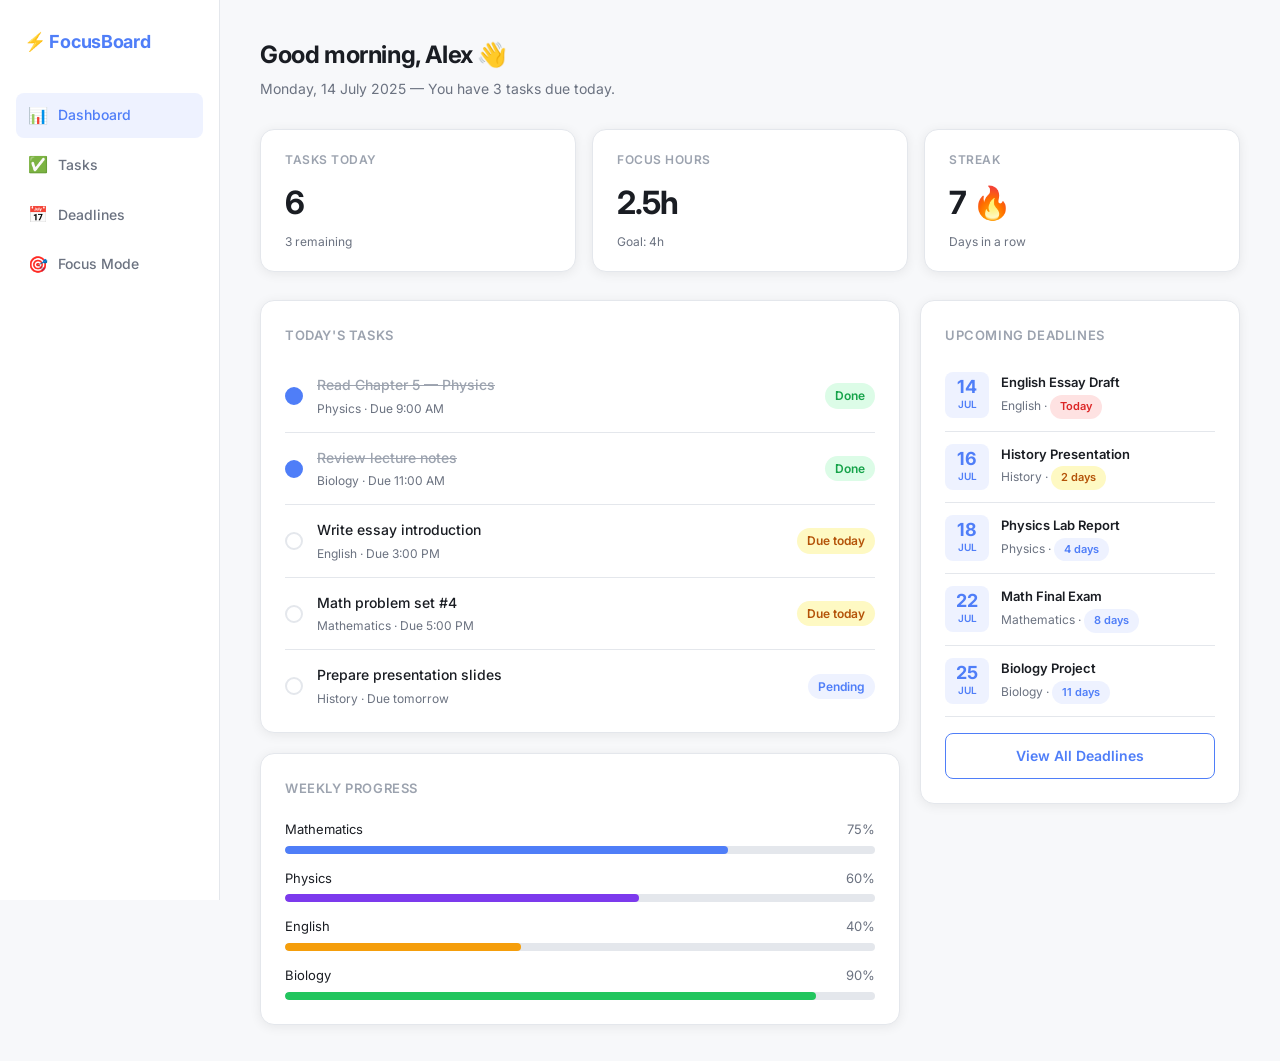
==== dashboard.html @ ac51d874 "upgrade" ====
<!DOCTYPE html>
<html lang="en">
<head>
  <meta charset="UTF-8" />
  <meta name="viewport" content="width=device-width, initial-scale=1.0" />
  <title>FocusBoard — Dashboard</title>
  <link rel="stylesheet" href="style.css" />
  <style>
    .stat-grid { display: grid; grid-template-columns: repeat(3, 1fr); gap: 16px; margin-bottom: 28px; }

    .stat-card { padding: 20px 24px; }
    .stat-label { font-size: 12px; font-weight: 600; color: var(--text-light); text-transform: uppercase; letter-spacing: 0.5px; margin-bottom: 8px; }
    .stat-value { font-size: 32px; font-weight: 700; letter-spacing: -1px; color: var(--text); }
    .stat-sub   { font-size: 12px; color: var(--text-muted); margin-top: 4px; }

    .two-col { display: grid; grid-template-columns: 1fr 320px; gap: 20px; }

    .task-item {
      display: flex;
      align-items: center;
      gap: 14px;
      padding: 14px 0;
      border-bottom: 1px solid var(--border);
    }
    .task-item:last-child { border-bottom: none; padding-bottom: 0; }

    .task-check {
      width: 18px; height: 18px;
      border-radius: 50%;
      border: 2px solid var(--border);
      flex-shrink: 0;
    }
    .task-check.done { background: var(--accent); border-color: var(--accent); }

    .task-info { flex: 1; }
    .task-name { font-size: 14px; font-weight: 500; }
    .task-name.done { color: var(--text-light); text-decoration: line-through; }
    .task-meta { font-size: 12px; color: var(--text-muted); margin-top: 2px; }

    .progress-section { margin-top: 20px; }
    .progress-row { margin-bottom: 14px; }
    .progress-label { display: flex; justify-content: space-between; font-size: 13px; margin-bottom: 6px; }
    .progress-label span:last-child { color: var(--text-muted); }

    .deadline-item {
      display: flex;
      align-items: flex-start;
      gap: 12px;
      padding: 12px 0;
      border-bottom: 1px solid var(--border);
    }
    .deadline-item:last-child { border-bottom: none; }

    .deadline-date {
      background: var(--accent-light);
      color: var(--accent);
      border-radius: var(--radius-sm);
      padding: 6px 10px;
      text-align: center;
      flex-shrink: 0;
      min-width: 44px;
    }
    .deadline-date .day  { font-size: 18px; font-weight: 700; line-height: 1; }
    .deadline-date .mon  { font-size: 10px; font-weight: 600; text-transform: uppercase; }

    .deadline-info .title { font-size: 13px; font-weight: 600; }
    .deadline-info .sub   { font-size: 12px; color: var(--text-muted); margin-top: 2px; }

    @media (max-width: 900px) {
      .two-col { grid-template-columns: 1fr; }
    }
    @media (max-width: 768px) {
      .stat-grid { grid-template-columns: repeat(2, 1fr); }
    }
  </style>
</head>
<body>

<div class="app-layout">

  <!-- SIDEBAR -->
  <aside class="sidebar">
    <div class="logo">⚡ FocusBoard</div>
    <nav>
      <a href="dashboard.html" class="nav-link active">
        <span class="nav-icon">📊</span><span>Dashboard</span>
      </a>
      <a href="tasks.html" class="nav-link">
        <span class="nav-icon">✅</span><span>Tasks</span>
      </a>
      <a href="deadlines.html" class="nav-link">
        <span class="nav-icon">📅</span><span>Deadlines</span>
      </a>
      <a href="focus.html" class="nav-link">
        <span class="nav-icon">🎯</span><span>Focus Mode</span>
      </a>
    </nav>
  </aside>

  <!-- MAIN -->
  <main class="main-content">

    <div class="page-header">
      <h1>Good morning, Alex 👋</h1>
      <p>Monday, 14 July 2025 — You have 3 tasks due today.</p>
    </div>

    <!-- STATS -->
    <div class="stat-grid">
      <div class="card stat-card">
        <div class="stat-label">Tasks Today</div>
        <div class="stat-value">6</div>
        <div class="stat-sub">3 remaining</div>
      </div>
      <div class="card stat-card">
        <div class="stat-label">Focus Hours</div>
        <div class="stat-value">2.5h</div>
        <div class="stat-sub">Goal: 4h</div>
      </div>
      <div class="card stat-card">
        <div class="stat-label">Streak</div>
        <div class="stat-value">7 🔥</div>
        <div class="stat-sub">Days in a row</div>
      </div>
    </div>

    <div class="two-col">

      <!-- LEFT: TASKS + PROGRESS -->
      <div style="display:flex; flex-direction:column; gap:20px;">

        <!-- TODAY'S TASKS -->
        <div class="card">
          <div class="section-title">Today's Tasks</div>
          <div class="task-item">
            <div class="task-check done"></div>
            <div class="task-info">
              <div class="task-name done">Read Chapter 5 — Physics</div>
              <div class="task-meta">Physics · Due 9:00 AM</div>
            </div>
            <span class="badge badge-success">Done</span>
          </div>
          <div class="task-item">
            <div class="task-check done"></div>
            <div class="task-info">
              <div class="task-name done">Review lecture notes</div>
              <div class="task-meta">Biology · Due 11:00 AM</div>
            </div>
            <span class="badge badge-success">Done</span>
          </div>
          <div class="task-item">
            <div class="task-check"></div>
            <div class="task-info">
              <div class="task-name">Write essay introduction</div>
              <div class="task-meta">English · Due 3:00 PM</div>
            </div>
            <span class="badge badge-warning">Due today</span>
          </div>
          <div class="task-item">
            <div class="task-check"></div>
            <div class="task-info">
              <div class="task-name">Math problem set #4</div>
              <div class="task-meta">Mathematics · Due 5:00 PM</div>
            </div>
            <span class="badge badge-warning">Due today</span>
          </div>
          <div class="task-item">
            <div class="task-check"></div>
            <div class="task-info">
              <div class="task-name">Prepare presentation slides</div>
              <div class="task-meta">History · Due tomorrow</div>
            </div>
            <span class="badge badge-blue">Pending</span>
          </div>
        </div>

        <!-- PROGRESS -->
        <div class="card">
          <div class="section-title">Weekly Progress</div>
          <div class="progress-section">
            <div class="progress-row">
              <div class="progress-label"><span>Mathematics</span><span>75%</span></div>
              <div class="progress-wrap"><div class="progress-bar" style="width:75%"></div></div>
            </div>
            <div class="progress-row">
              <div class="progress-label"><span>Physics</span><span>60%</span></div>
              <div class="progress-wrap"><div class="progress-bar" style="width:60%; background:#7c3aed"></div></div>
            </div>
            <div class="progress-row">
              <div class="progress-label"><span>English</span><span>40%</span></div>
              <div class="progress-wrap"><div class="progress-bar" style="width:40%; background:#f59e0b"></div></div>
            </div>
            <div class="progress-row" style="margin-bottom:0">
              <div class="progress-label"><span>Biology</span><span>90%</span></div>
              <div class="progress-wrap"><div class="progress-bar" style="width:90%; background:#22c55e"></div></div>
            </div>
          </div>
        </div>

      </div>

      <!-- RIGHT: DEADLINES -->
      <div class="card" style="align-self:start;">
        <div class="section-title">Upcoming Deadlines</div>
        <div class="deadline-item">
          <div class="deadline-date"><div class="day">14</div><div class="mon">Jul</div></div>
          <div class="deadline-info">
            <div class="title">English Essay Draft</div>
            <div class="sub">English · <span class="badge badge-danger" style="font-size:11px">Today</span></div>
          </div>
        </div>
        <div class="deadline-item">
          <div class="deadline-date"><div class="day">16</div><div class="mon">Jul</div></div>
          <div class="deadline-info">
            <div class="title">History Presentation</div>
            <div class="sub">History · <span class="badge badge-warning" style="font-size:11px">2 days</span></div>
          </div>
        </div>
        <div class="deadline-item">
          <div class="deadline-date"><div class="day">18</div><div class="mon">Jul</div></div>
          <div class="deadline-info">
            <div class="title">Physics Lab Report</div>
            <div class="sub">Physics · <span class="badge badge-blue" style="font-size:11px">4 days</span></div>
          </div>
        </div>
        <div class="deadline-item">
          <div class="deadline-date"><div class="day">22</div><div class="mon">Jul</div></div>
          <div class="deadline-info">
            <div class="title">Math Final Exam</div>
            <div class="sub">Mathematics · <span class="badge badge-blue" style="font-size:11px">8 days</span></div>
          </div>
        </div>
        <div class="deadline-item">
          <div class="deadline-date"><div class="day">25</div><div class="mon">Jul</div></div>
          <div class="deadline-info">
            <div class="title">Biology Project</div>
            <div class="sub">Biology · <span class="badge badge-blue" style="font-size:11px">11 days</span></div>
          </div>
        </div>
        <a href="deadlines.html" class="btn btn-outline" style="width:100%; justify-content:center; margin-top:16px;">View All Deadlines</a>
      </div>

    </div>
  </main>
</div>

</body>
</html>
---- style.css ----
@import url('https://fonts.googleapis.com/css2?family=Inter:wght@300;400;500;600;700&display=swap');

:root {
  --bg: #f7f8fa;
  --surface: #ffffff;
  --border: #e4e7ec;
  --accent: #4f7ef8;
  --accent-light: #eef2ff;
  --accent-dark: #3a63d4;
  --text: #1a1d23;
  --text-muted: #6b7280;
  --text-light: #9ca3af;
  --success: #22c55e;
  --warning: #f59e0b;
  --danger: #ef4444;
  --radius: 14px;
  --radius-sm: 8px;
  --shadow: 0 2px 12px rgba(0,0,0,0.07);
  --shadow-md: 0 4px 24px rgba(0,0,0,0.10);
  --sidebar-w: 220px;
  --transition: 0.2s ease;
}

*, *::before, *::after { box-sizing: border-box; margin: 0; padding: 0; }

body {
  font-family: 'Inter', sans-serif;
  background: var(--bg);
  color: var(--text);
  font-size: 15px;
  line-height: 1.6;
}

a { text-decoration: none; color: inherit; }

/* ── SIDEBAR LAYOUT ── */
.app-layout {
  display: flex;
  min-height: 100vh;
}

.sidebar {
  width: var(--sidebar-w);
  background: var(--surface);
  border-right: 1px solid var(--border);
  display: flex;
  flex-direction: column;
  padding: 28px 16px;
  position: sticky;
  top: 0;
  height: 100vh;
  flex-shrink: 0;
}

.sidebar .logo {
  font-size: 18px;
  font-weight: 700;
  color: var(--accent);
  margin-bottom: 36px;
  padding-left: 8px;
  letter-spacing: -0.3px;
}

.sidebar nav { display: flex; flex-direction: column; gap: 4px; }

.nav-link {
  display: flex;
  align-items: center;
  gap: 10px;
  padding: 10px 12px;
  border-radius: var(--radius-sm);
  color: var(--text-muted);
  font-size: 14px;
  font-weight: 500;
  transition: background var(--transition), color var(--transition);
}

.nav-link:hover, .nav-link.active {
  background: var(--accent-light);
  color: var(--accent);
}

.nav-icon { font-size: 16px; width: 20px; text-align: center; }

.main-content {
  flex: 1;
  padding: 36px 40px;
  overflow-y: auto;
}

/* ── CARDS ── */
.card {
  background: var(--surface);
  border: 1px solid var(--border);
  border-radius: var(--radius);
  padding: 24px;
  box-shadow: var(--shadow);
  transition: box-shadow var(--transition), transform var(--transition);
}

.card:hover { box-shadow: var(--shadow-md); transform: translateY(-2px); }

/* ── BUTTONS ── */
.btn {
  display: inline-flex;
  align-items: center;
  gap: 8px;
  padding: 11px 22px;
  border-radius: var(--radius-sm);
  font-family: inherit;
  font-size: 14px;
  font-weight: 600;
  cursor: pointer;
  border: none;
  transition: background var(--transition), transform var(--transition), box-shadow var(--transition);
}

.btn-primary {
  background: var(--accent);
  color: #fff;
}

.btn-primary:hover {
  background: var(--accent-dark);
  transform: translateY(-1px);
  box-shadow: 0 4px 14px rgba(79,126,248,0.35);
}

.btn-outline {
  background: transparent;
  color: var(--accent);
  border: 1.5px solid var(--accent);
}

.btn-outline:hover { background: var(--accent-light); }

/* ── BADGES ── */
.badge {
  display: inline-block;
  padding: 3px 10px;
  border-radius: 20px;
  font-size: 12px;
  font-weight: 600;
}

.badge-success { background: #dcfce7; color: #16a34a; }
.badge-warning { background: #fef9c3; color: #b45309; }
.badge-danger  { background: #fee2e2; color: #dc2626; }
.badge-blue    { background: var(--accent-light); color: var(--accent); }
.badge-purple  { background: #f3e8ff; color: #7c3aed; }
.badge-pink    { background: #fce7f3; color: #be185d; }

/* ── PROGRESS BAR ── */
.progress-wrap { background: var(--border); border-radius: 99px; height: 8px; overflow: hidden; }
.progress-bar  { height: 100%; border-radius: 99px; background: var(--accent); }

/* ── PAGE HEADER ── */
.page-header { margin-bottom: 28px; }
.page-header h1 { font-size: 24px; font-weight: 700; letter-spacing: -0.4px; }
.page-header p  { color: var(--text-muted); font-size: 14px; margin-top: 4px; }

/* ── GRID HELPERS ── */
.grid-2 { display: grid; grid-template-columns: repeat(2, 1fr); gap: 20px; }
.grid-3 { display: grid; grid-template-columns: repeat(3, 1fr); gap: 20px; }

/* ── SECTION TITLE ── */
.section-title {
  font-size: 13px;
  font-weight: 600;
  text-transform: uppercase;
  letter-spacing: 0.6px;
  color: var(--text-light);
  margin-bottom: 14px;
}

/* ── NAVBAR (mobile / home) ── */
.navbar {
  display: flex;
  align-items: center;
  justify-content: space-between;
  padding: 18px 48px;
  background: var(--surface);
  border-bottom: 1px solid var(--border);
  position: sticky;
  top: 0;
  z-index: 100;
}

.navbar .logo { font-size: 20px; font-weight: 700; color: var(--accent); letter-spacing: -0.4px; }

.navbar nav { display: flex; gap: 28px; }

.navbar nav a {
  font-size: 14px;
  font-weight: 500;
  color: var(--text-muted);
  transition: color var(--transition);
}

.navbar nav a:hover { color: var(--text); }

/* ── RESPONSIVE ── */
@media (max-width: 768px) {
  .sidebar {
    width: 100%;
    height: auto;
    flex-direction: row;
    align-items: center;
    padding: 14px 16px;
    border-right: none;
    border-bottom: 1px solid var(--border);
    position: sticky;
    top: 0;
    z-index: 100;
    overflow-x: auto;
  }

  .sidebar .logo { margin-bottom: 0; margin-right: 20px; white-space: nowrap; }
  .sidebar nav { flex-direction: row; gap: 4px; }
  .nav-link span:not(.nav-icon) { display: none; }

  .app-layout { flex-direction: column; }
  .main-content { padding: 24px 18px; }

  .grid-2, .grid-3 { grid-template-columns: 1fr; }

  .navbar { padding: 16px 20px; }
  .navbar nav { gap: 16px; }
}
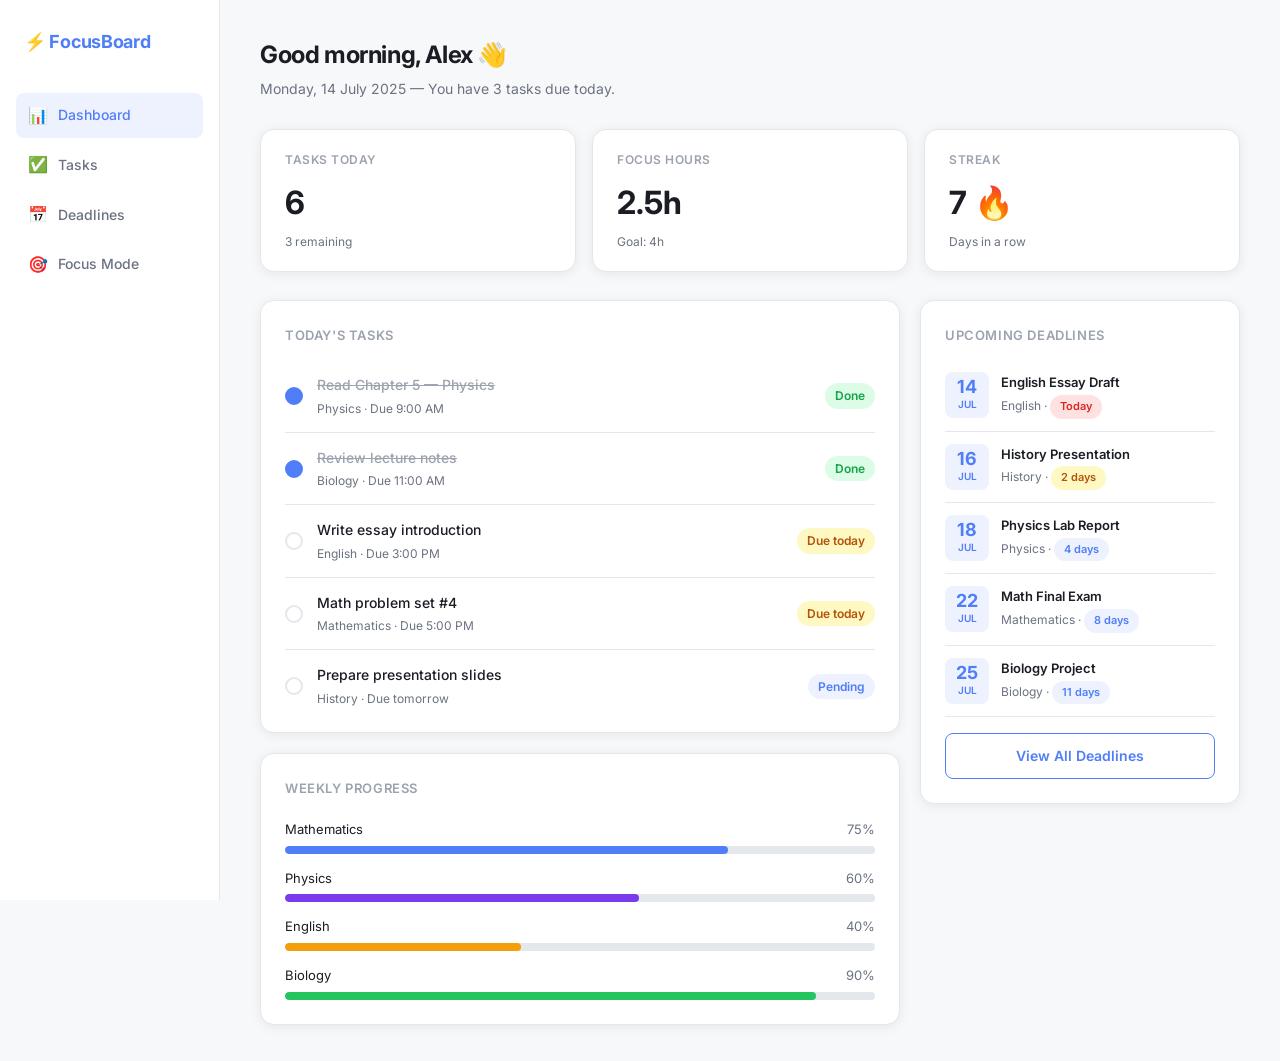
==== commit b7e24f02: "ui update README.md" ====
--- a/dashboard.html
+++ b/dashboard.html
@@ -1,4 +1,10 @@
 <!DOCTYPE html>
+<!--
+  FocusBoard - Dashboard Page
+  Author: Mittal
+  This is the main app page.
+  It shows today's tasks, progress bars, and upcoming deadlines.
+-->
 <html lang="en">
 <head>
   <meta charset="UTF-8" />
@@ -6,15 +12,29 @@
   <title>FocusBoard — Dashboard</title>
   <link rel="stylesheet" href="style.css" />
   <style>
-    .stat-grid { display: grid; grid-template-columns: repeat(3, 1fr); gap: 16px; margin-bottom: 28px; }
-
-    .stat-card { padding: 20px 24px; }
+
+    /* 3 stat cards in a row at the top */
+    .stat-grid {
+      display: grid;
+      grid-template-columns: repeat(3, 1fr);
+      gap: 16px;
+      margin-bottom: 28px;
+    }
+
+    /* Styles for each stat card */
+    .stat-card  { padding: 20px 24px; }
     .stat-label { font-size: 12px; font-weight: 600; color: var(--text-light); text-transform: uppercase; letter-spacing: 0.5px; margin-bottom: 8px; }
-    .stat-value { font-size: 32px; font-weight: 700; letter-spacing: -1px; color: var(--text); }
+    .stat-value { font-size: 32px; font-weight: 700; color: var(--text); }
     .stat-sub   { font-size: 12px; color: var(--text-muted); margin-top: 4px; }
 
-    .two-col { display: grid; grid-template-columns: 1fr 320px; gap: 20px; }
-
+    /* Two columns: left for tasks/progress, right for deadlines */
+    .two-col {
+      display: grid;
+      grid-template-columns: 1fr 320px;
+      gap: 20px;
+    }
+
+    /* One task row inside the tasks card */
     .task-item {
       display: flex;
       align-items: center;
@@ -22,26 +42,56 @@
       padding: 14px 0;
       border-bottom: 1px solid var(--border);
     }
-    .task-item:last-child { border-bottom: none; padding-bottom: 0; }
-
+
+    /* Remove border from the last task row */
+    .task-item:last-child {
+      border-bottom: none;
+      padding-bottom: 0;
+    }
+
+    /* Round checkbox circle on the left of each task */
     .task-check {
-      width: 18px; height: 18px;
+      width: 18px;
+      height: 18px;
       border-radius: 50%;
       border: 2px solid var(--border);
       flex-shrink: 0;
     }
-    .task-check.done { background: var(--accent); border-color: var(--accent); }
+
+    /* Blue filled circle = task is done */
+    .task-check.done {
+      background: var(--accent);
+      border-color: var(--accent);
+    }
 
     .task-info { flex: 1; }
     .task-name { font-size: 14px; font-weight: 500; }
-    .task-name.done { color: var(--text-light); text-decoration: line-through; }
+
+    /* Strikethrough + grey text for completed tasks */
+    .task-name.done {
+      color: var(--text-light);
+      text-decoration: line-through;
+    }
+
     .task-meta { font-size: 12px; color: var(--text-muted); margin-top: 2px; }
 
+    /* Container for all the progress bars */
     .progress-section { margin-top: 20px; }
+
+    /* One subject row with label and bar */
     .progress-row { margin-bottom: 14px; }
-    .progress-label { display: flex; justify-content: space-between; font-size: 13px; margin-bottom: 6px; }
+
+    /* Label row above each bar: subject name on left, % on right */
+    .progress-label {
+      display: flex;
+      justify-content: space-between;
+      font-size: 13px;
+      margin-bottom: 6px;
+    }
+
     .progress-label span:last-child { color: var(--text-muted); }
 
+    /* One deadline row in the right panel */
     .deadline-item {
       display: flex;
       align-items: flex-start;
@@ -49,8 +99,10 @@
       padding: 12px 0;
       border-bottom: 1px solid var(--border);
     }
+
     .deadline-item:last-child { border-bottom: none; }
 
+    /* Blue date box showing day and month */
     .deadline-date {
       background: var(--accent-light);
       color: var(--accent);
@@ -60,25 +112,30 @@
       flex-shrink: 0;
       min-width: 44px;
     }
-    .deadline-date .day  { font-size: 18px; font-weight: 700; line-height: 1; }
-    .deadline-date .mon  { font-size: 10px; font-weight: 600; text-transform: uppercase; }
+
+    .deadline-date .day { font-size: 18px; font-weight: 700; line-height: 1; }
+    .deadline-date .mon { font-size: 10px; font-weight: 600; text-transform: uppercase; }
 
     .deadline-info .title { font-size: 13px; font-weight: 600; }
     .deadline-info .sub   { font-size: 12px; color: var(--text-muted); margin-top: 2px; }
 
+    /* On tablet: stack the two columns into one */
     @media (max-width: 900px) {
       .two-col { grid-template-columns: 1fr; }
     }
+
+    /* On mobile: stat grid becomes 2 columns */
     @media (max-width: 768px) {
       .stat-grid { grid-template-columns: repeat(2, 1fr); }
     }
+
   </style>
 </head>
 <body>
 
 <div class="app-layout">
 
-  <!-- SIDEBAR -->
+  <!-- Left sidebar with navigation links -->
   <aside class="sidebar">
     <div class="logo">⚡ FocusBoard</div>
     <nav>
@@ -97,15 +154,16 @@
     </nav>
   </aside>
 
-  <!-- MAIN -->
+  <!-- Main page content -->
   <main class="main-content">
 
+    <!-- Page title and today's date -->
     <div class="page-header">
       <h1>Good morning, Alex 👋</h1>
       <p>Monday, 14 July 2025 — You have 3 tasks due today.</p>
     </div>
 
-    <!-- STATS -->
+    <!-- 3 stat cards: tasks, focus hours, streak -->
     <div class="stat-grid">
       <div class="card stat-card">
         <div class="stat-label">Tasks Today</div>
@@ -124,14 +182,17 @@
       </div>
     </div>
 
+    <!-- Two column layout: left = tasks + progress, right = deadlines -->
     <div class="two-col">
 
-      <!-- LEFT: TASKS + PROGRESS -->
+      <!-- Left column -->
       <div style="display:flex; flex-direction:column; gap:20px;">
 
-        <!-- TODAY'S TASKS -->
+        <!-- Today's tasks card -->
         <div class="card">
           <div class="section-title">Today's Tasks</div>
+
+          <!-- Completed task -->
           <div class="task-item">
             <div class="task-check done"></div>
             <div class="task-info">
@@ -140,6 +201,8 @@
             </div>
             <span class="badge badge-success">Done</span>
           </div>
+
+          <!-- Completed task -->
           <div class="task-item">
             <div class="task-check done"></div>
             <div class="task-info">
@@ -148,6 +211,8 @@
             </div>
             <span class="badge badge-success">Done</span>
           </div>
+
+          <!-- Pending task due today -->
           <div class="task-item">
             <div class="task-check"></div>
             <div class="task-info">
@@ -156,6 +221,8 @@
             </div>
             <span class="badge badge-warning">Due today</span>
           </div>
+
+          <!-- Pending task due today -->
           <div class="task-item">
             <div class="task-check"></div>
             <div class="task-info">
@@ -164,6 +231,8 @@
             </div>
             <span class="badge badge-warning">Due today</span>
           </div>
+
+          <!-- Pending task due tomorrow -->
           <div class="task-item">
             <div class="task-check"></div>
             <div class="task-info">
@@ -174,34 +243,45 @@
           </div>
         </div>
 
-        <!-- PROGRESS -->
+        <!-- Weekly progress card with one bar per subject -->
         <div class="card">
           <div class="section-title">Weekly Progress</div>
           <div class="progress-section">
+
+            <!-- Math: 75% done -->
             <div class="progress-row">
               <div class="progress-label"><span>Mathematics</span><span>75%</span></div>
               <div class="progress-wrap"><div class="progress-bar" style="width:75%"></div></div>
             </div>
+
+            <!-- Physics: 60% done -->
             <div class="progress-row">
               <div class="progress-label"><span>Physics</span><span>60%</span></div>
               <div class="progress-wrap"><div class="progress-bar" style="width:60%; background:#7c3aed"></div></div>
             </div>
+
+            <!-- English: 40% done -->
             <div class="progress-row">
               <div class="progress-label"><span>English</span><span>40%</span></div>
               <div class="progress-wrap"><div class="progress-bar" style="width:40%; background:#f59e0b"></div></div>
             </div>
+
+            <!-- Biology: 90% done -->
             <div class="progress-row" style="margin-bottom:0">
               <div class="progress-label"><span>Biology</span><span>90%</span></div>
               <div class="progress-wrap"><div class="progress-bar" style="width:90%; background:#22c55e"></div></div>
             </div>
-          </div>
-        </div>
-
-      </div>
-
-      <!-- RIGHT: DEADLINES -->
+
+          </div>
+        </div>
+
+      </div>
+
+      <!-- Right column: upcoming deadlines list -->
       <div class="card" style="align-self:start;">
         <div class="section-title">Upcoming Deadlines</div>
+
+        <!-- Deadline today -->
         <div class="deadline-item">
           <div class="deadline-date"><div class="day">14</div><div class="mon">Jul</div></div>
           <div class="deadline-info">
@@ -209,6 +289,8 @@
             <div class="sub">English · <span class="badge badge-danger" style="font-size:11px">Today</span></div>
           </div>
         </div>
+
+        <!-- Deadline in 2 days -->
         <div class="deadline-item">
           <div class="deadline-date"><div class="day">16</div><div class="mon">Jul</div></div>
           <div class="deadline-info">
@@ -216,6 +298,8 @@
             <div class="sub">History · <span class="badge badge-warning" style="font-size:11px">2 days</span></div>
           </div>
         </div>
+
+        <!-- Deadline in 4 days -->
         <div class="deadline-item">
           <div class="deadline-date"><div class="day">18</div><div class="mon">Jul</div></div>
           <div class="deadline-info">
@@ -223,6 +307,8 @@
             <div class="sub">Physics · <span class="badge badge-blue" style="font-size:11px">4 days</span></div>
           </div>
         </div>
+
+        <!-- Deadline in 8 days -->
         <div class="deadline-item">
           <div class="deadline-date"><div class="day">22</div><div class="mon">Jul</div></div>
           <div class="deadline-info">
@@ -230,6 +316,8 @@
             <div class="sub">Mathematics · <span class="badge badge-blue" style="font-size:11px">8 days</span></div>
           </div>
         </div>
+
+        <!-- Deadline in 11 days -->
         <div class="deadline-item">
           <div class="deadline-date"><div class="day">25</div><div class="mon">Jul</div></div>
           <div class="deadline-info">
@@ -237,6 +325,8 @@
             <div class="sub">Biology · <span class="badge badge-blue" style="font-size:11px">11 days</span></div>
           </div>
         </div>
+
+        <!-- Button to go to the full deadlines page -->
         <a href="deadlines.html" class="btn btn-outline" style="width:100%; justify-content:center; margin-top:16px;">View All Deadlines</a>
       </div>
 
--- a/style.css
+++ b/style.css
@@ -1,229 +1,541 @@
+/* ============================================================
+   FocusBoard - Main Stylesheet
+   
+   Team Members:
+     - Krishnam Makker  (style.css + index.html)
+     - Harshit          (tasks.html)
+     - Naveen Maan      (deadlines.html)
+     - Mittal           (dashboard.html + focus.html)
+   
+   Author of this file: Krishnam Makker
+   
+   What this file does:
+   This single CSS file is shared by ALL 5 pages.
+   It defines colors, fonts, layout, cards, buttons,
+   badges, progress bars, and mobile responsiveness.
+   ============================================================ */
+
+
+/* ============================================================
+   GOOGLE FONT IMPORT
+   Loads the "Inter" font from the internet.
+   wght=300;400;500;600;700 means we load 5 different
+   font weights (thin to bold).
+   ============================================================ */
 @import url('https://fonts.googleapis.com/css2?family=Inter:wght@300;400;500;600;700&display=swap');
 
+
+/* ============================================================
+   CSS VARIABLES (Design Tokens)
+   
+   :root means these variables are available EVERYWHERE
+   in the whole stylesheet.
+   
+   We use var(--name) to use these values later.
+   Changing a value here updates it across all pages.
+   ============================================================ */
 :root {
-  --bg: #f7f8fa;
-  --surface: #ffffff;
-  --border: #e4e7ec;
-  --accent: #4f7ef8;
-  --accent-light: #eef2ff;
-  --accent-dark: #3a63d4;
-  --text: #1a1d23;
-  --text-muted: #6b7280;
-  --text-light: #9ca3af;
-  --success: #22c55e;
-  --warning: #f59e0b;
-  --danger: #ef4444;
-  --radius: 14px;
-  --radius-sm: 8px;
-  --shadow: 0 2px 12px rgba(0,0,0,0.07);
-  --shadow-md: 0 4px 24px rgba(0,0,0,0.10);
-  --sidebar-w: 220px;
-  --transition: 0.2s ease;
-}
-
-*, *::before, *::after { box-sizing: border-box; margin: 0; padding: 0; }
-
+  --bg: #f7f8fa;           /* light grey — used as page background */
+  --surface: #ffffff;      /* pure white — used for cards and panels */
+  --border: #e4e7ec;       /* soft grey — used for all borders/dividers */
+  --accent: #4f7ef8;       /* main blue — buttons, active links, highlights */
+  --accent-light: #eef2ff; /* very light blue — hover backgrounds */
+  --accent-dark: #3a63d4;  /* darker blue — used on button hover */
+  --text: #1a1d23;         /* near-black — main body text */
+  --text-muted: #6b7280;   /* medium grey — subtitles, meta info */
+  --text-light: #9ca3af;   /* light grey — labels, placeholders */
+  --radius: 14px;          /* border-radius for large cards */
+  --radius-sm: 8px;        /* border-radius for small elements like buttons */
+  --shadow: 0 2px 12px rgba(0,0,0,0.07);    /* subtle shadow for cards */
+  --shadow-md: 0 4px 24px rgba(0,0,0,0.10); /* stronger shadow on hover */
+  --sidebar-w: 220px;      /* fixed width of the left sidebar */
+  --transition: 0.2s ease; /* animation duration for hover effects */
+}
+
+
+/* ============================================================
+   CSS RESET
+   
+   Browsers add default margin/padding to elements.
+   We remove all of that so we have full control.
+   
+   * = applies to every single element
+   *::before and *::after = applies to pseudo-elements too
+   
+   box-sizing: border-box means padding and border are
+   INCLUDED in the element's total width/height.
+   Without this, padding would ADD to the width (confusing).
+   ============================================================ */
+*, *::before, *::after {
+  box-sizing: border-box;
+  margin: 0;
+  padding: 0;
+}
+
+
+/* ============================================================
+   BASE BODY STYLES
+   
+   font-family: tries Inter first, falls back to any sans-serif
+   line-height: 1.6 means each line is 1.6x the font size tall
+   ============================================================ */
 body {
   font-family: 'Inter', sans-serif;
   background: var(--bg);
   color: var(--text);
   font-size: 15px;
-  line-height: 1.6;
-}
-
-a { text-decoration: none; color: inherit; }
-
-/* ── SIDEBAR LAYOUT ── */
+  line-height: 1.6; /* comfortable reading spacing between lines */
+}
+
+/* Remove blue underline from all anchor/link tags */
+a {
+  text-decoration: none;
+  color: inherit; /* inherit = use the parent element's color */
+}
+
+
+/* ============================================================
+   APP LAYOUT — SIDEBAR + MAIN CONTENT
+   
+   display: flex — turns this into a flex container.
+   Children (sidebar + main) will sit SIDE BY SIDE
+   because the default flex-direction is "row".
+   
+   flex-direction: row (default) = children go left → right
+   flex-direction: column = children go top → bottom
+   
+   min-height: 100vh — at least as tall as the screen.
+   vh = viewport height. 100vh = 100% of screen height.
+   ============================================================ */
 .app-layout {
-  display: flex;
-  min-height: 100vh;
-}
-
+  display: flex;          /* enables flexbox layout */
+  flex-direction: row;    /* sidebar and main sit side by side (left to right) */
+  min-height: 100vh;      /* fills the full screen height */
+}
+
+
+/* ============================================================
+   SIDEBAR (left navigation panel)
+   
+   width: var(--sidebar-w) — fixed 220px wide, never shrinks
+   
+   display: flex + flex-direction: column — stacks the logo
+   and nav links vertically (top to bottom)
+   
+   position: sticky — the sidebar stays visible as you scroll
+   top: 0 — sticks to the very top of the screen
+   height: 100vh — sidebar is always full screen height
+   
+   flex-shrink: 0 — prevents the sidebar from getting smaller
+   when the screen is narrow. Without this, flex would try
+   to shrink it to fit.
+   ============================================================ */
 .sidebar {
-  width: var(--sidebar-w);
+  width: var(--sidebar-w);       /* always 220px wide */
   background: var(--surface);
   border-right: 1px solid var(--border);
-  display: flex;
-  flex-direction: column;
+  display: flex;                 /* enables flexbox inside sidebar */
+  flex-direction: column;        /* logo on top, nav links below (top → bottom) */
   padding: 28px 16px;
-  position: sticky;
-  top: 0;
-  height: 100vh;
-  flex-shrink: 0;
-}
-
+  position: sticky;              /* stays fixed while page scrolls */
+  top: 0;                        /* sticks to the top edge of the screen */
+  height: 100vh;                 /* always full screen height */
+  flex-shrink: 0;                /* never shrinks, always stays 220px */
+}
+
+/* Logo text at the top of the sidebar */
 .sidebar .logo {
   font-size: 18px;
   font-weight: 700;
   color: var(--accent);
-  margin-bottom: 36px;
+  margin-bottom: 36px; /* space between logo and first nav link */
   padding-left: 8px;
-  letter-spacing: -0.3px;
-}
-
-.sidebar nav { display: flex; flex-direction: column; gap: 4px; }
-
+  letter-spacing: -0.3px; /* slightly tighter letter spacing */
+}
+
+/* Nav links container inside sidebar
+   display: flex + flex-direction: column = links stack vertically
+   gap: 4px = small space between each link */
+.sidebar nav {
+  display: flex;
+  flex-direction: column; /* stack nav links top to bottom */
+  gap: 4px;               /* 4px gap between each nav link */
+}
+
+
+/* ============================================================
+   SIDEBAR NAV LINKS
+   
+   display: flex — makes icon and text sit side by side
+   align-items: center — vertically centers icon and text
+   gap: 10px — space between the icon and the text label
+   ============================================================ */
 .nav-link {
-  display: flex;
-  align-items: center;
-  gap: 10px;
+  display: flex;           /* icon and text side by side */
+  flex-direction: row;     /* left to right: icon → text */
+  align-items: center;     /* vertically center icon and text */
+  gap: 10px;               /* space between icon and text */
   padding: 10px 12px;
   border-radius: var(--radius-sm);
   color: var(--text-muted);
   font-size: 14px;
   font-weight: 500;
+  /* transition applies smooth animation to background and color changes */
   transition: background var(--transition), color var(--transition);
 }
 
-.nav-link:hover, .nav-link.active {
-  background: var(--accent-light);
-  color: var(--accent);
-}
-
-.nav-icon { font-size: 16px; width: 20px; text-align: center; }
-
+/* When hovering OR when this is the current active page */
+.nav-link:hover,
+.nav-link.active {
+  background: var(--accent-light); /* light blue background */
+  color: var(--accent);            /* blue text */
+}
+
+/* The emoji icon inside each nav link */
+.nav-icon {
+  font-size: 16px;
+  width: 20px;          /* fixed width so all icons align */
+  text-align: center;
+}
+
+
+/* ============================================================
+   MAIN CONTENT AREA (right side of the page)
+   
+   flex: 1 — this is the key property.
+   It means "take up ALL remaining space" after the sidebar.
+   The sidebar is 220px, so main-content fills the rest.
+   
+   flex: 1 is shorthand for flex-grow:1, flex-shrink:1, flex-basis:0
+   flex-grow: 1 = grow to fill available space
+   
+   overflow-y: auto — adds a scrollbar only when content
+   is taller than the screen
+   ============================================================ */
 .main-content {
-  flex: 1;
+  flex: 1;              /* fills all remaining width after the sidebar */
   padding: 36px 40px;
-  overflow-y: auto;
-}
-
-/* ── CARDS ── */
+  overflow-y: auto;     /* scroll vertically if content is too tall */
+}
+
+
+/* ============================================================
+   CARD COMPONENT
+   
+   Used everywhere as a white box with shadow.
+   
+   transition — smoothly animates box-shadow and transform
+   when hovering. Without transition, the change is instant.
+   ============================================================ */
 .card {
   background: var(--surface);
   border: 1px solid var(--border);
-  border-radius: var(--radius);
+  border-radius: var(--radius); /* 14px rounded corners */
   padding: 24px;
   box-shadow: var(--shadow);
+  /* animate both shadow and position change smoothly */
   transition: box-shadow var(--transition), transform var(--transition);
 }
 
-.card:hover { box-shadow: var(--shadow-md); transform: translateY(-2px); }
-
-/* ── BUTTONS ── */
+/* Card lifts up 2px when hovered — gives a "floating" feel
+   transform: translateY(-2px) moves the card 2px upward
+   translateY = move along the Y axis (vertical)
+   negative value = move UP */
+.card:hover {
+  box-shadow: var(--shadow-md);    /* bigger shadow when lifted */
+  transform: translateY(-2px);     /* move card 2px upward */
+}
+
+
+/* ============================================================
+   BUTTON BASE STYLES
+   
+   display: inline-flex — like inline-block but with flexbox.
+   This lets us use align-items to center the icon and text
+   inside the button vertically.
+   
+   align-items: center — vertically centers content inside button
+   gap: 8px — space between icon and text inside button
+   ============================================================ */
 .btn {
-  display: inline-flex;
-  align-items: center;
-  gap: 8px;
+  display: inline-flex;    /* inline element with flex layout inside */
+  flex-direction: row;     /* icon and text go left to right */
+  align-items: center;     /* vertically center content */
+  gap: 8px;                /* space between icon and text */
   padding: 11px 22px;
   border-radius: var(--radius-sm);
-  font-family: inherit;
+  font-family: inherit;    /* use same font as the rest of the page */
   font-size: 14px;
   font-weight: 600;
-  cursor: pointer;
+  cursor: pointer;         /* shows hand cursor on hover */
   border: none;
   transition: background var(--transition), transform var(--transition), box-shadow var(--transition);
 }
 
+/* Solid blue filled button */
 .btn-primary {
   background: var(--accent);
   color: #fff;
 }
 
+/* On hover: darker blue + slight upward lift + glow shadow
+   rgba(79,126,248,0.35) = blue color at 35% opacity */
 .btn-primary:hover {
   background: var(--accent-dark);
-  transform: translateY(-1px);
-  box-shadow: 0 4px 14px rgba(79,126,248,0.35);
-}
-
+  transform: translateY(-1px);                        /* lift 1px up */
+  box-shadow: 0 4px 14px rgba(79,126,248,0.35);       /* blue glow */
+}
+
+/* Transparent button with a blue border */
 .btn-outline {
   background: transparent;
   color: var(--accent);
   border: 1.5px solid var(--accent);
 }
 
-.btn-outline:hover { background: var(--accent-light); }
-
-/* ── BADGES ── */
+.btn-outline:hover {
+  background: var(--accent-light); /* light blue fill on hover */
+}
+
+
+/* ============================================================
+   BADGE (small colored status labels)
+   
+   display: inline-block — sits inline with text but
+   respects padding/margin like a block element.
+   
+   border-radius: 20px — very rounded, pill shape
+   ============================================================ */
 .badge {
   display: inline-block;
   padding: 3px 10px;
-  border-radius: 20px;
+  border-radius: 20px;  /* pill/capsule shape */
   font-size: 12px;
   font-weight: 600;
 }
 
-.badge-success { background: #dcfce7; color: #16a34a; }
-.badge-warning { background: #fef9c3; color: #b45309; }
-.badge-danger  { background: #fee2e2; color: #dc2626; }
-.badge-blue    { background: var(--accent-light); color: var(--accent); }
-.badge-purple  { background: #f3e8ff; color: #7c3aed; }
-.badge-pink    { background: #fce7f3; color: #be185d; }
-
-/* ── PROGRESS BAR ── */
-.progress-wrap { background: var(--border); border-radius: 99px; height: 8px; overflow: hidden; }
-.progress-bar  { height: 100%; border-radius: 99px; background: var(--accent); }
-
-/* ── PAGE HEADER ── */
-.page-header { margin-bottom: 28px; }
-.page-header h1 { font-size: 24px; font-weight: 700; letter-spacing: -0.4px; }
-.page-header p  { color: var(--text-muted); font-size: 14px; margin-top: 4px; }
-
-/* ── GRID HELPERS ── */
-.grid-2 { display: grid; grid-template-columns: repeat(2, 1fr); gap: 20px; }
-.grid-3 { display: grid; grid-template-columns: repeat(3, 1fr); gap: 20px; }
-
-/* ── SECTION TITLE ── */
+/* Each badge color variant */
+.badge-success { background: #dcfce7; color: #16a34a; } /* green  — completed */
+.badge-warning { background: #fef9c3; color: #b45309; } /* yellow — due soon */
+.badge-danger  { background: #fee2e2; color: #dc2626; } /* red    — urgent/today */
+.badge-blue    { background: var(--accent-light); color: var(--accent); } /* blue — pending */
+.badge-purple  { background: #f3e8ff; color: #7c3aed; } /* purple — physics */
+.badge-pink    { background: #fce7f3; color: #be185d; } /* pink   — english */
+
+
+/* ============================================================
+   PROGRESS BAR
+   
+   Two elements work together:
+   .progress-wrap = the grey outer track (container)
+   .progress-bar  = the colored fill inside
+   
+   overflow: hidden on the wrap clips the bar's rounded
+   ends so they don't stick out past the track edges.
+   
+   border-radius: 99px = fully rounded ends (pill shape)
+   A large value like 99px always creates a full pill
+   regardless of the element's height.
+   ============================================================ */
+.progress-wrap {
+  background: var(--border); /* grey track */
+  border-radius: 99px;       /* fully rounded ends */
+  height: 8px;
+  overflow: hidden;          /* clips the inner bar to stay inside */
+}
+
+.progress-bar {
+  height: 100%;              /* fills the full height of the track */
+  border-radius: 99px;       /* rounded ends on the fill too */
+  background: var(--accent); /* default blue fill (overridden per subject) */
+}
+
+
+/* ============================================================
+   PAGE HEADER (title + subtitle at top of each page)
+   ============================================================ */
+.page-header {
+  margin-bottom: 28px; /* space below the header before content starts */
+}
+
+.page-header h1 {
+  font-size: 24px;
+  font-weight: 700;
+  letter-spacing: -0.4px; /* slightly tighter for large headings */
+}
+
+.page-header p {
+  color: var(--text-muted);
+  font-size: 14px;
+  margin-top: 4px;
+}
+
+
+/* ============================================================
+   CSS GRID HELPERS
+   
+   display: grid — enables CSS Grid layout
+   grid-template-columns: repeat(2, 1fr) — creates 2 columns
+     repeat(2, ...) = repeat 2 times
+     1fr = 1 fraction of available space
+     So both columns are equal width
+   gap: 20px — space between grid cells (both rows and columns)
+   ============================================================ */
+.grid-2 {
+  display: grid;
+  grid-template-columns: repeat(2, 1fr); /* 2 equal columns */
+  gap: 20px;
+}
+
+.grid-3 {
+  display: grid;
+  grid-template-columns: repeat(3, 1fr); /* 3 equal columns */
+  gap: 20px;
+}
+
+
+/* ============================================================
+   SECTION TITLE (small uppercase label above a section)
+   
+   text-transform: uppercase — converts text to ALL CAPS via CSS
+   letter-spacing: 0.6px — adds space between each letter
+   These two together create the classic "label" look
+   ============================================================ */
 .section-title {
   font-size: 13px;
   font-weight: 600;
-  text-transform: uppercase;
-  letter-spacing: 0.6px;
+  text-transform: uppercase;  /* makes text ALL CAPS */
+  letter-spacing: 0.6px;      /* spreads letters apart slightly */
   color: var(--text-light);
   margin-bottom: 14px;
 }
 
-/* ── NAVBAR (mobile / home) ── */
+
+/* ============================================================
+   TOP NAVBAR (used on the landing/home page only)
+   
+   display: flex + justify-content: space-between —
+   puts logo on the far left, nav links in the middle,
+   and the button on the far right.
+   
+   justify-content controls spacing along the MAIN axis (horizontal)
+   align-items: center aligns everything vertically in the middle
+   
+   position: sticky + top: 0 — navbar sticks to top when scrolling
+   z-index: 100 — stays on top of all other content (higher = on top)
+   ============================================================ */
 .navbar {
   display: flex;
-  align-items: center;
-  justify-content: space-between;
+  flex-direction: row;             /* logo, nav, button go left to right */
+  align-items: center;             /* vertically center all items */
+  justify-content: space-between;  /* spread items: left | center | right */
   padding: 18px 48px;
   background: var(--surface);
   border-bottom: 1px solid var(--border);
-  position: sticky;
+  position: sticky;  /* sticks to top when you scroll down */
   top: 0;
-  z-index: 100;
-}
-
-.navbar .logo { font-size: 20px; font-weight: 700; color: var(--accent); letter-spacing: -0.4px; }
-
-.navbar nav { display: flex; gap: 28px; }
+  z-index: 100;      /* renders on top of all other elements */
+}
+
+.navbar .logo {
+  font-size: 20px;
+  font-weight: 700;
+  color: var(--accent);
+  letter-spacing: -0.4px;
+}
+
+/* Nav links inside the navbar sit side by side */
+.navbar nav {
+  display: flex;
+  flex-direction: row; /* links go left to right */
+  gap: 28px;           /* space between each link */
+}
 
 .navbar nav a {
   font-size: 14px;
   font-weight: 500;
   color: var(--text-muted);
-  transition: color var(--transition);
-}
-
-.navbar nav a:hover { color: var(--text); }
-
-/* ── RESPONSIVE ── */
+  transition: color var(--transition); /* smooth color change on hover */
+}
+
+.navbar nav a:hover {
+  color: var(--text); /* darken text on hover */
+}
+
+
+/* ============================================================
+   RESPONSIVE STYLES — MOBILE (max-width: 768px)
+   
+   @media (max-width: 768px) means:
+   "Apply these styles ONLY when screen width is 768px or less"
+   
+   On mobile:
+   - The sidebar turns into a horizontal top bar
+   - All grids collapse to a single column
+   - Text labels in nav links are hidden (icons only)
+   ============================================================ */
 @media (max-width: 768px) {
+
+  /* ---- Sidebar becomes a horizontal top bar ---- */
   .sidebar {
-    width: 100%;
-    height: auto;
+    width: 100%;       /* full width instead of 220px */
+    height: auto;      /* height adjusts to content instead of 100vh */
+
+    /* flex-direction: row = children go LEFT TO RIGHT
+       This changes the sidebar from vertical (column) to horizontal (row)
+       So logo and nav links sit side by side instead of stacked */
     flex-direction: row;
-    align-items: center;
+
+    align-items: center;  /* vertically center logo and nav links */
     padding: 14px 16px;
-    border-right: none;
-    border-bottom: 1px solid var(--border);
+    border-right: none;   /* remove the right border (no longer needed) */
+    border-bottom: 1px solid var(--border); /* add bottom border instead */
     position: sticky;
     top: 0;
     z-index: 100;
-    overflow-x: auto;
-  }
-
-  .sidebar .logo { margin-bottom: 0; margin-right: 20px; white-space: nowrap; }
-  .sidebar nav { flex-direction: row; gap: 4px; }
-  .nav-link span:not(.nav-icon) { display: none; }
-
-  .app-layout { flex-direction: column; }
-  .main-content { padding: 24px 18px; }
-
-  .grid-2, .grid-3 { grid-template-columns: 1fr; }
-
-  .navbar { padding: 16px 20px; }
-  .navbar nav { gap: 16px; }
-}
+    overflow-x: auto;  /* allow horizontal scrolling if links overflow */
+  }
+
+  .sidebar .logo {
+    margin-bottom: 0;      /* remove bottom margin (was for vertical layout) */
+    margin-right: 20px;    /* add right margin to separate from nav links */
+    white-space: nowrap;   /* prevent logo text from wrapping to next line */
+  }
+
+  /* Nav links also go horizontal on mobile */
+  .sidebar nav {
+    flex-direction: row; /* change from column (vertical) to row (horizontal) */
+    gap: 4px;
+  }
+
+  /* Hide the text label inside each nav link on mobile
+     span:not(.nav-icon) = select spans that are NOT the icon span
+     Only the emoji icon remains visible */
+  .nav-link span:not(.nav-icon) {
+    display: none; /* hide text, keep icon only */
+  }
+
+  /* Stack sidebar on top, main content below */
+  .app-layout {
+    flex-direction: column; /* change from row (side by side) to column (stacked) */
+  }
+
+  .main-content {
+    padding: 24px 18px; /* less padding on small screens */
+  }
+
+  /* All 2-column and 3-column grids become 1 column on mobile
+     1fr = one column that takes full width */
+  .grid-2,
+  .grid-3 {
+    grid-template-columns: 1fr; /* single column layout */
+  }
+
+  .navbar {
+    padding: 16px 20px; /* less horizontal padding on mobile */
+  }
+
+  .navbar nav {
+    gap: 16px; /* less gap between nav links on mobile */
+  }
+}
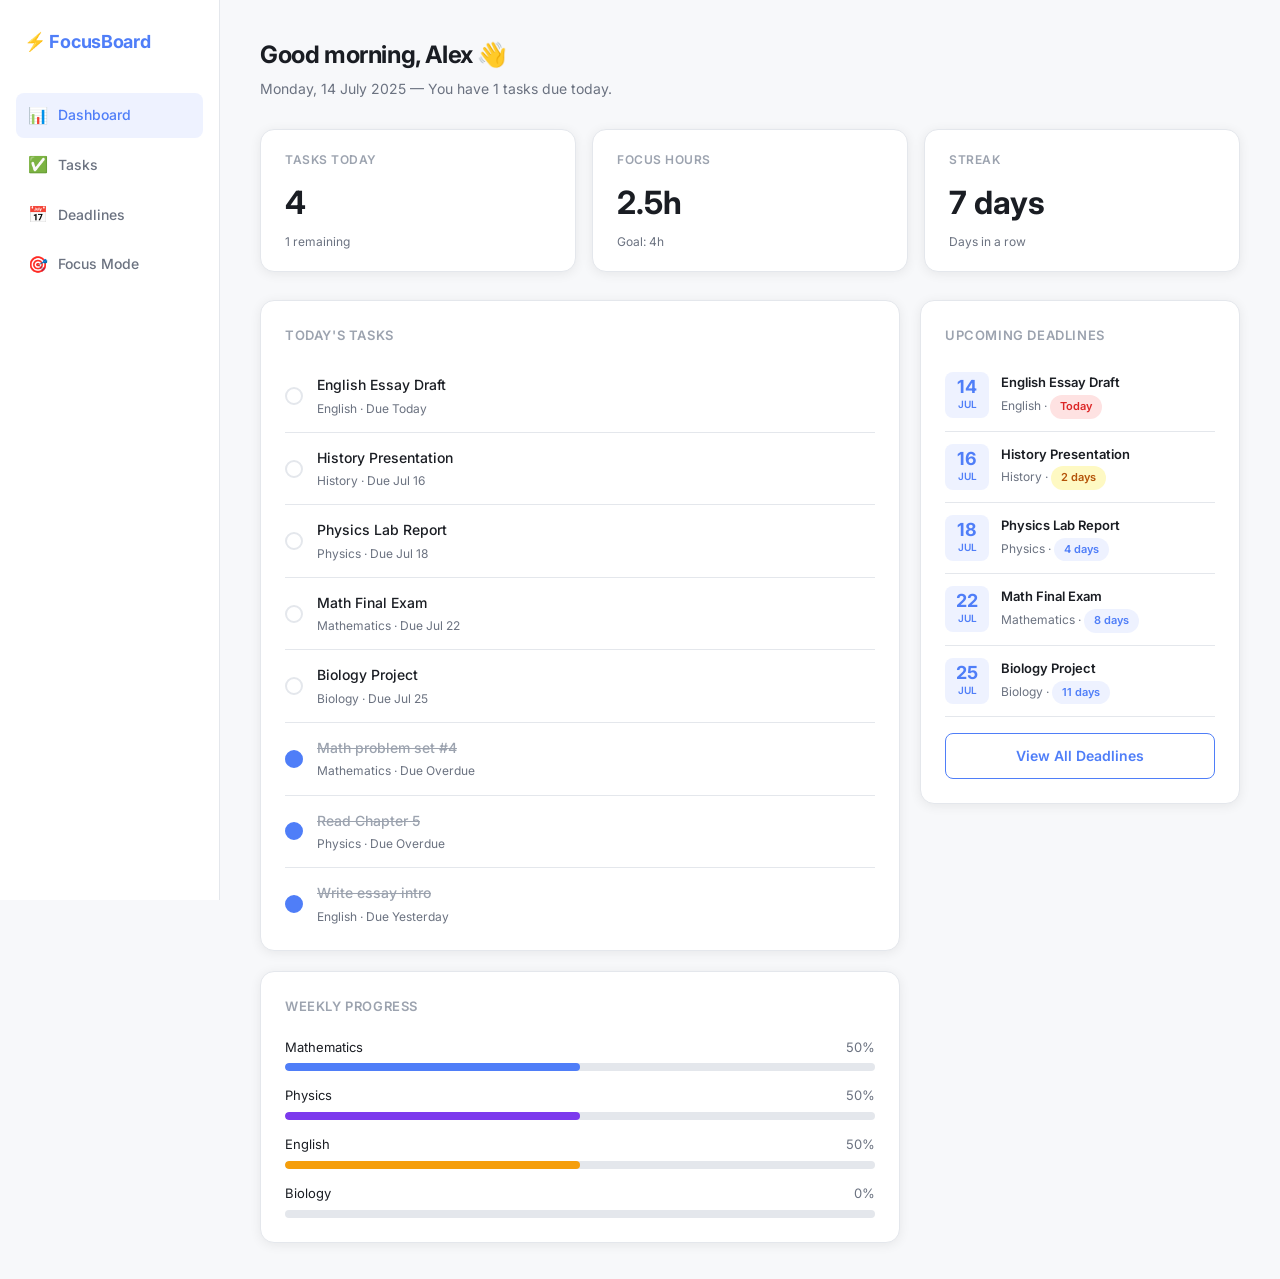
==== commit 9e37a4f8: "js added" ====
--- a/dashboard.html
+++ b/dashboard.html
@@ -1,3 +1,4 @@
+<!-- This file and code belongs to Mittal -->
 <!DOCTYPE html>
 <!--
   FocusBoard - Dashboard Page
@@ -11,6 +12,7 @@
   <meta name="viewport" content="width=device-width, initial-scale=1.0" />
   <title>FocusBoard — Dashboard</title>
   <link rel="stylesheet" href="style.css" />
+  <script src="app.js" defer></script>
   <style>
 
     /* 3 stat cards in a row at the top */
@@ -131,7 +133,7 @@
 
   </style>
 </head>
-<body>
+<body data-page="dashboard">
 
 <div class="app-layout">
 
@@ -159,25 +161,25 @@
 
     <!-- Page title and today's date -->
     <div class="page-header">
-      <h1>Good morning, Alex 👋</h1>
-      <p>Monday, 14 July 2025 — You have 3 tasks due today.</p>
+      <h1 id="dashboard-greeting"><span id="dashboard-greeting-text">Good morning, Alex</span> 👋</h1>
+      <p><span id="dashboard-date">Monday, 14 July 2025</span> — You have <span id="dashboard-due-count">3</span> tasks due today.</p>
     </div>
 
     <!-- 3 stat cards: tasks, focus hours, streak -->
     <div class="stat-grid">
       <div class="card stat-card">
         <div class="stat-label">Tasks Today</div>
-        <div class="stat-value">6</div>
-        <div class="stat-sub">3 remaining</div>
+        <div class="stat-value" id="stat-tasks-today">6</div>
+        <div class="stat-sub" id="stat-tasks-remaining">3 remaining</div>
       </div>
       <div class="card stat-card">
         <div class="stat-label">Focus Hours</div>
-        <div class="stat-value">2.5h</div>
+        <div class="stat-value" id="stat-focus-hours">2.5h</div>
         <div class="stat-sub">Goal: 4h</div>
       </div>
       <div class="card stat-card">
         <div class="stat-label">Streak</div>
-        <div class="stat-value">7 🔥</div>
+        <div class="stat-value" id="stat-streak">7 days</div>
         <div class="stat-sub">Days in a row</div>
       </div>
     </div>
@@ -192,55 +194,8 @@
         <div class="card">
           <div class="section-title">Today's Tasks</div>
 
-          <!-- Completed task -->
-          <div class="task-item">
-            <div class="task-check done"></div>
-            <div class="task-info">
-              <div class="task-name done">Read Chapter 5 — Physics</div>
-              <div class="task-meta">Physics · Due 9:00 AM</div>
-            </div>
-            <span class="badge badge-success">Done</span>
-          </div>
-
-          <!-- Completed task -->
-          <div class="task-item">
-            <div class="task-check done"></div>
-            <div class="task-info">
-              <div class="task-name done">Review lecture notes</div>
-              <div class="task-meta">Biology · Due 11:00 AM</div>
-            </div>
-            <span class="badge badge-success">Done</span>
-          </div>
-
-          <!-- Pending task due today -->
-          <div class="task-item">
-            <div class="task-check"></div>
-            <div class="task-info">
-              <div class="task-name">Write essay introduction</div>
-              <div class="task-meta">English · Due 3:00 PM</div>
-            </div>
-            <span class="badge badge-warning">Due today</span>
-          </div>
-
-          <!-- Pending task due today -->
-          <div class="task-item">
-            <div class="task-check"></div>
-            <div class="task-info">
-              <div class="task-name">Math problem set #4</div>
-              <div class="task-meta">Mathematics · Due 5:00 PM</div>
-            </div>
-            <span class="badge badge-warning">Due today</span>
-          </div>
-
-          <!-- Pending task due tomorrow -->
-          <div class="task-item">
-            <div class="task-check"></div>
-            <div class="task-info">
-              <div class="task-name">Prepare presentation slides</div>
-              <div class="task-meta">History · Due tomorrow</div>
-            </div>
-            <span class="badge badge-blue">Pending</span>
-          </div>
+          <div id="dashboard-task-list"></div>
+          <div id="dashboard-task-empty" class="empty-state" style="display:none;">No tasks to show.</div>
         </div>
 
         <!-- Weekly progress card with one bar per subject -->
--- a/style.css
+++ b/style.css
@@ -1,3 +1,4 @@
+/* This file and code belongs to Krishnam Makker */
 /* ============================================================
    FocusBoard - Main Stylesheet
    
@@ -410,6 +411,20 @@
   margin-bottom: 14px;
 }
 
+/* ============================================================
+   EMPTY STATES + INTERACTIVE CHECKS
+   ============================================================ */
+.empty-state {
+  color: var(--text-light);
+  font-size: 13px;
+  padding: 10px 0;
+}
+
+.task-check,
+.task-card-check {
+  cursor: pointer;
+}
+
 
 /* ============================================================
    TOP NAVBAR (used on the landing/home page only)
